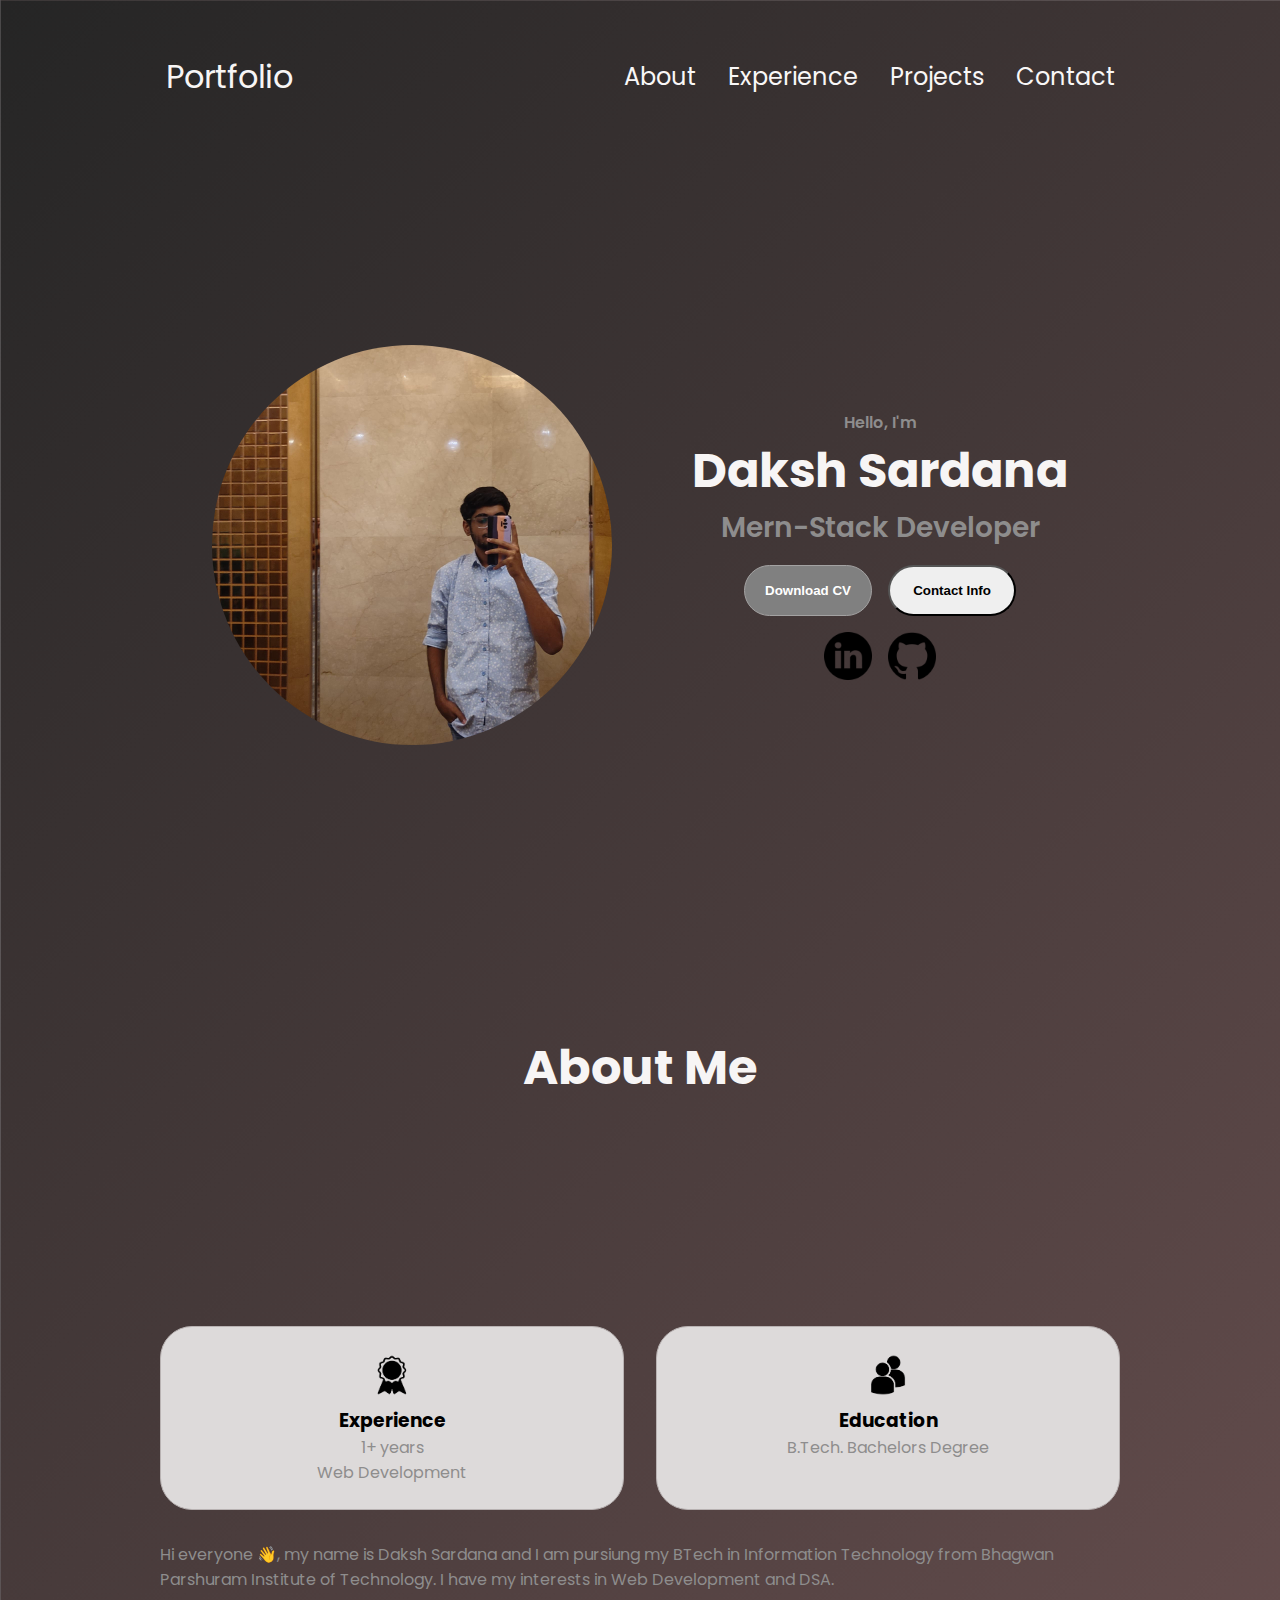
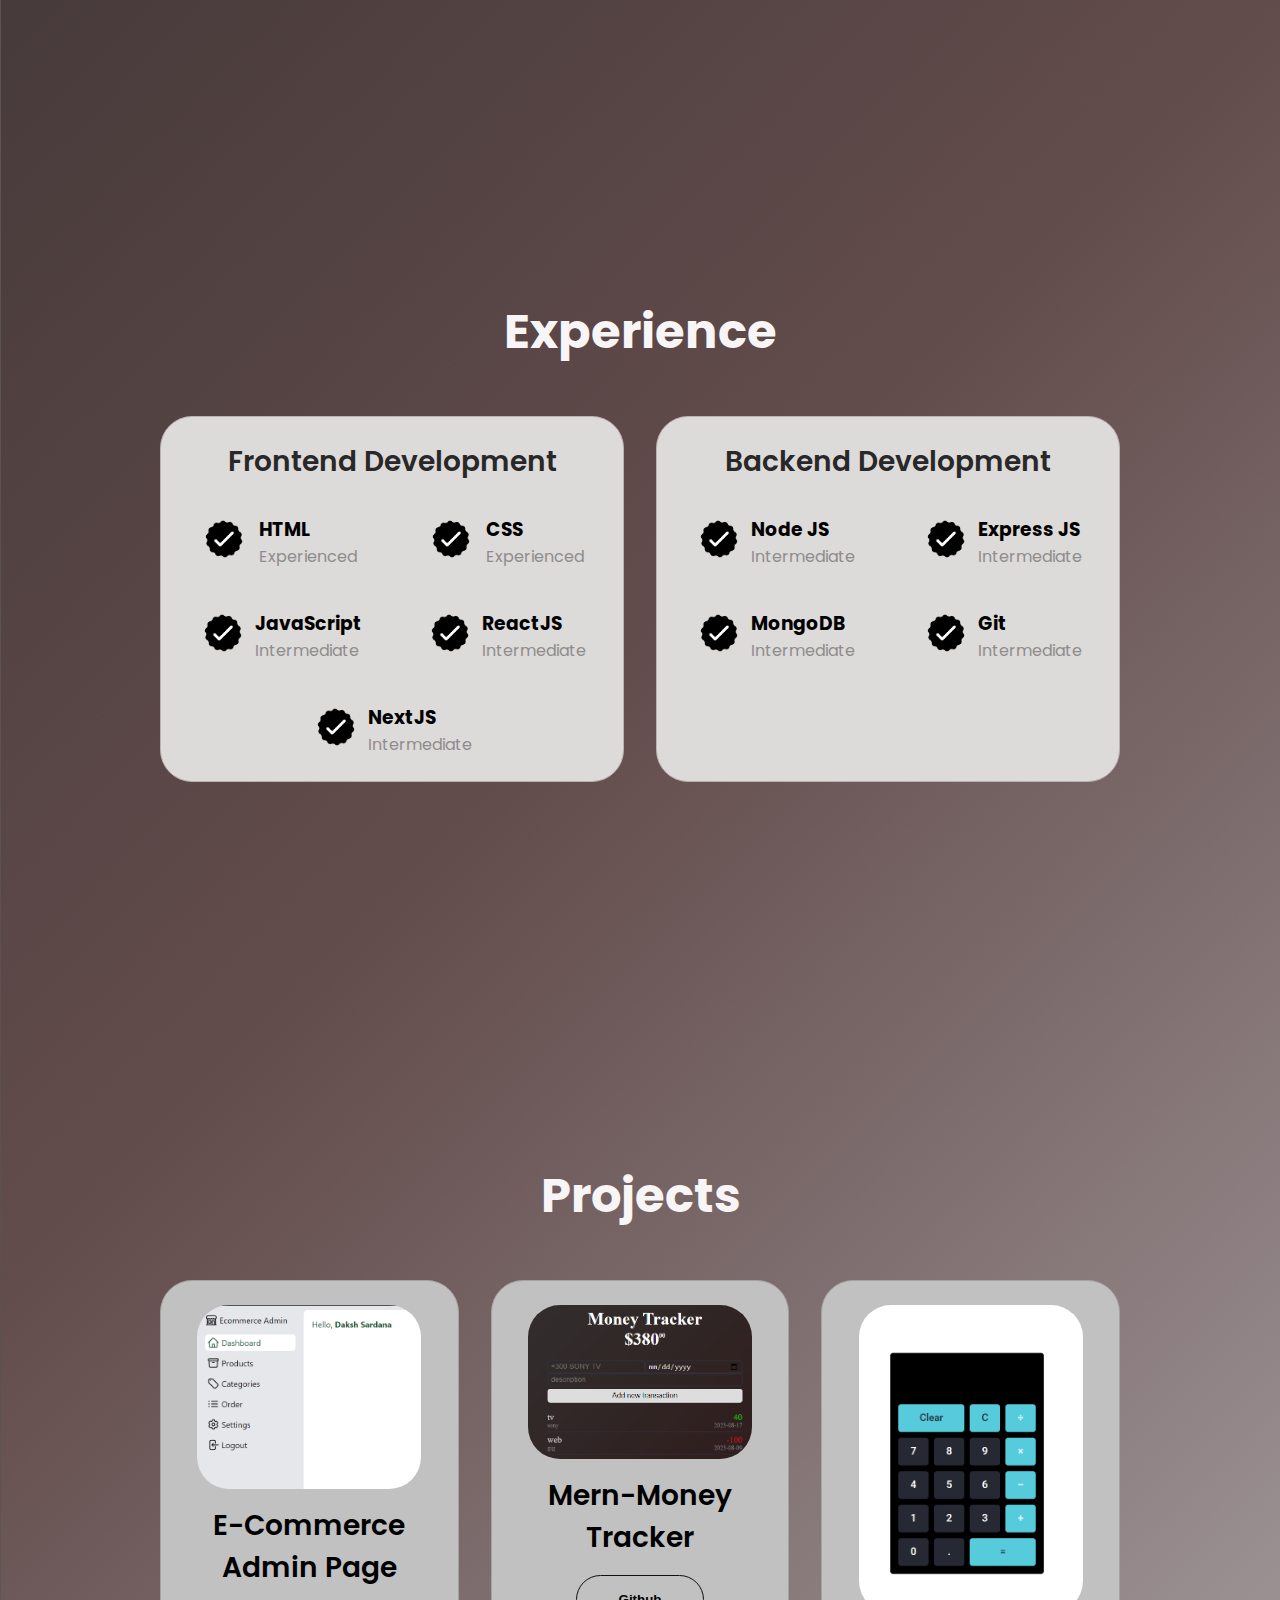
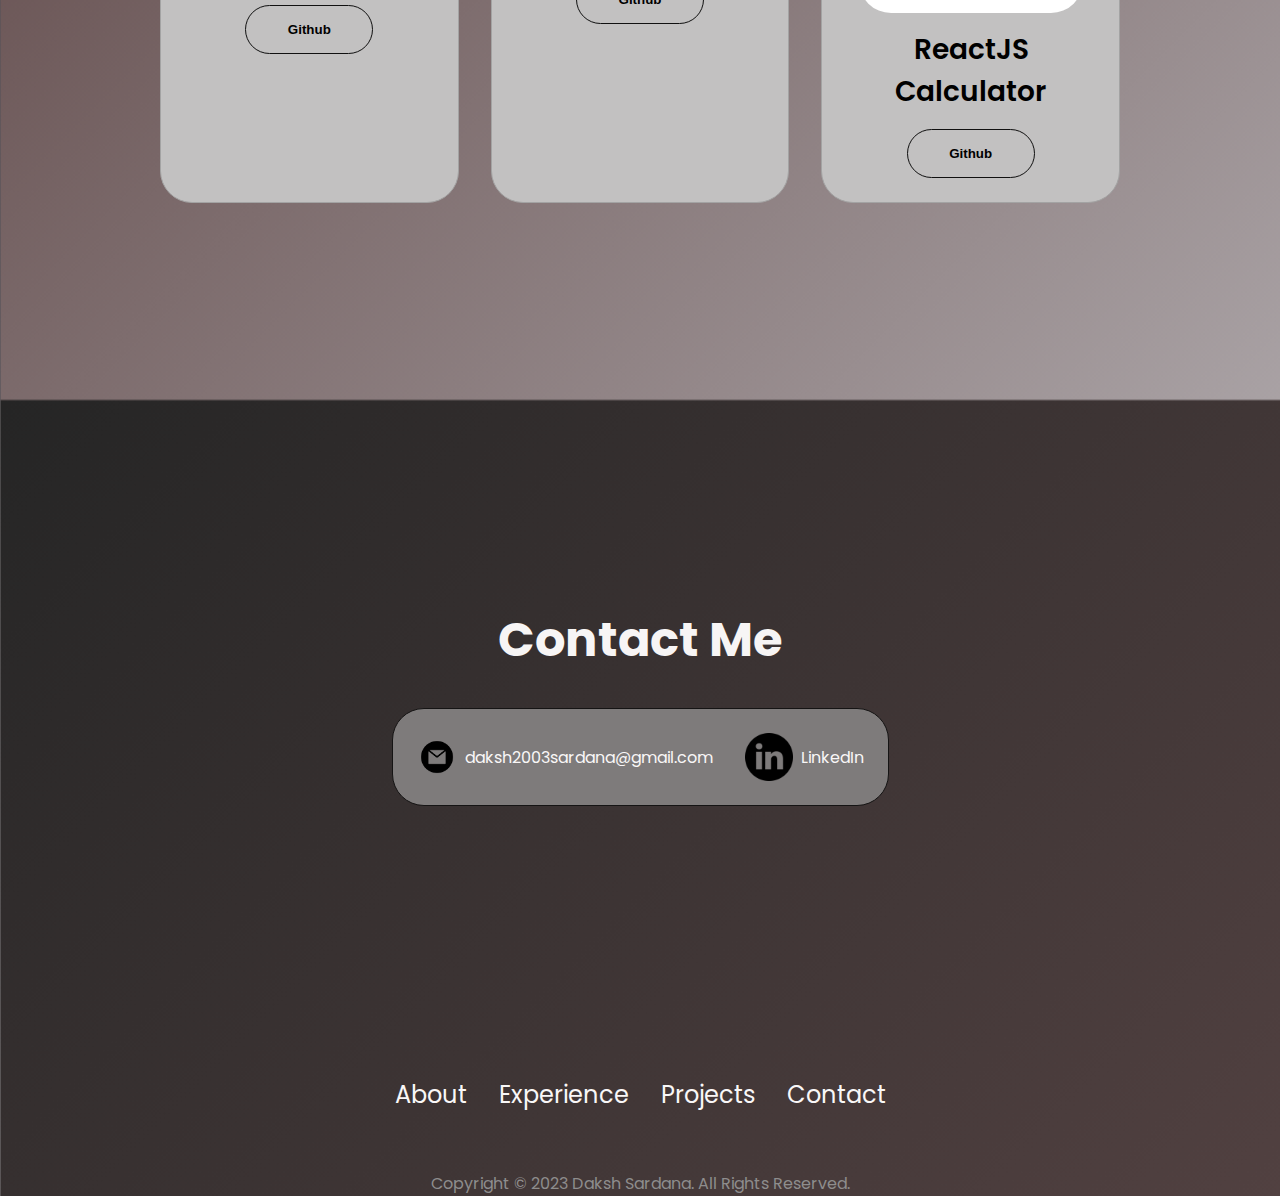
==== Portfolio(Task 2)/index.html @ 0bd201ee "Portfolio" ====
<!DOCTYPE html>
<html lang="en">
  <head>
    <meta charset="UTF-8" />
    <meta http-equiv="X-UA-Compatible" content="IE=edge" />
    <meta name="viewport" content="width=device-width, initial-scale=1.0" />
    <title>Portfolio</title>
    <link rel="stylesheet" href="style.css" />
    <link rel="stylesheet" href="mediaqueries.css" />
  </head>
  <body>
    <nav id="desktop-nav">
      <div class="logo">Portfolio</div>
      <div>
        <ul class="nav-links">
          <li><a href="#about">About</a></li>
          <li><a href="#experience">Experience</a></li>
          <li><a href="#projects">Projects</a></li>
          <li><a href="#contact">Contact</a></li>
        </ul>
      </div>
    </nav>
    <nav id="hamburger-nav">
      <div class="logo">Portfolio</div>
      <div class="hamburger-menu">
        <div class="hamburger-icon" onclick="toggleMenu()">
          <span></span>
          <span></span>
          <span></span>
        </div>
        <div class="menu-links">
          <li><a href="#about" onclick="toggleMenu()">About</a></li>
          <li><a href="#experience" onclick="toggleMenu()">Experience</a></li>
          <li><a href="#projects" onclick="toggleMenu()">Projects</a></li>
          <li><a href="#contact" onclick="toggleMenu()">Contact</a></li>
        </div>
      </div>
    </nav>
    <section id="profile">
      <div class="section__pic-container">
        <img src="./assets/pfp.jpg" alt="profile picture" />
      </div>
      <div class="section__text">
        <p class="section__text__p1">Hello, I'm</p>
        <h1 class="title">Daksh Sardana</h1>
        <p class="section__text__p2">Mern-Stack Developer</p>
        <div class="btn-container">
          <button
            class="btn btn-color-1" href=""
          >
            Download CV
          </button>
          <button class="btn btn-color-0" onclick="location.href='./#contact'">
            Contact Info
          </button>
        </div>
        <div id="socials-container">
          <img
            src="./assets/linkedin.png"
            alt="My LinkedIn profile"
            class="icon"
            onclick="location.href='https://www.linkedin.com/in/daksh-sardana-865583229/'"
          />
          <img
            src="./assets/github.png"
            alt="My Github profile"
            class="icon"
            onclick="location.href='https://github.com/dakshsardana'"
          />
        </div>
      </div>
    </section>
    <section id="about">
      <!-- <p class="section__text__p1">Get To Know More</p> -->
      <h1 class="title">About Me</h1>
      <div class="section-container">
        <!-- <div class="section__pic-container">
          <img
            src="./assets/about-pic.png"
            alt="Profile picture"
            class="about-pic"
          />
        </div> -->
        <div class="about-details-container">
          <div class="about-containers">
            <div class="details-container">
              <img
                src="./assets/experience.png"
                alt="Experience icon"
                class="icon"
              />
              <h3>Experience</h3>
              <p>1+ years <br />Web Development</p>
            </div>
            <div class="details-container">
              <img
                src="./assets/education.png"
                alt="Education icon"
                class="icon"
              />
              <h3>Education</h3>
              <p>B.Tech. Bachelors Degree</p>
            </div>
          </div>
          <div class="text-container">
            <p>
               Hi everyone 👋, my name is Daksh Sardana and I am pursiung my BTech in Information Technology from Bhagwan Parshuram
               Institute of Technology. I have my interests in Web Development and DSA.   
            </p> 
          </div>
        </div>
      </div>
    </section>
    <section id="experience">
      <!-- <p class="section__text__p1">Explore My</p> -->
      <h1 class="title">Experience</h1>
      <div class="experience-details-container">
        <div class="about-containers">
          <div class="details-container">
            <h2 class="experience-sub-title">Frontend Development</h2>
            <div class="article-container">
              <article>
                <img
                  src="./assets/checkmark.png"
                  alt="Experience icon"
                  class="icon"
                />
                <div>
                  <h3>HTML</h3>
                  <p>Experienced</p>
                </div>
              </article>
              <article>
                <img
                  src="./assets/checkmark.png"
                  alt="Experience icon"
                  class="icon"
                />
                <div>
                  <h3>CSS</h3>
                  <p>Experienced</p>
                </div>
              </article>
              <article>
                <img
                  src="./assets/checkmark.png"
                  alt="Experience icon"
                  class="icon"
                />
                <div>
                  <h3>JavaScript</h3>
                  <p>Intermediate</p>
                </div>
              </article>
              <article>
                <img
                  src="./assets/checkmark.png"
                  alt="Experience icon"
                  class="icon"
                />
                <div>
                  <h3>ReactJS</h3>
                  <p>Intermediate</p>
                </div>
              </article>
              <article>
                <img
                  src="./assets/checkmark.png"
                  alt="Experience icon"
                  class="icon"
                />
                <div>
                  <h3>NextJS</h3>
                  <p>Intermediate</p>
                </div>
              </article>
            </div>
          </div>
          <div class="details-container">
            <h2 class="experience-sub-title">Backend Development</h2>
            <div class="article-container">              
              <article>
                <img
                  src="./assets/checkmark.png"
                  alt="Experience icon"
                  class="icon"
                />
                <div>
                  <h3>Node JS</h3>
                  <p>Intermediate</p>
                </div>
              </article>
              <article>
                <img
                  src="./assets/checkmark.png"
                  alt="Experience icon"
                  class="icon"
                />
                <div>
                  <h3>Express JS</h3>
                  <p>Intermediate</p>
                </div>
              </article>
              <article>
                <img
                  src="./assets/checkmark.png"
                  alt="Experience icon"
                  class="icon"
                />
                <div>
                  <h3>MongoDB</h3>
                  <p>Intermediate</p>
                </div>
              </article>
              <article>
                <img
                  src="./assets/checkmark.png"
                  alt="Experience icon"
                  class="icon"
                />
                <div>
                  <h3>Git</h3>
                  <p>Intermediate</p>
                </div>
              </article>
            </div>
          </div>
        </div>
      </div>
    </section>
    <section id="projects">
      <!-- <p class="section__text__p1">Browse My Recent</p> -->
      <h1 class="title">Projects</h1>
      <div class="experience-details-container">
        <div class="about-containers">
          <div class="details-container color-container">
            <div class="article-container">
              <img
                src="./assets/eadmin.png"
                alt="Project 1"
                class="project-img"
              />
            </div>
            <h2 class="experience-sub-title project-title">E-Commerce Admin Page</h2>
            <div class="btn-container">
              <button
                class="btn btn-color-2 project-btn"
                onclick="location.href='https://github.com/'"
              >
                Github
              </button>
              <!-- <button
                class="btn btn-color-2 project-btn"
                onclick="location.href='https://github.com/'"
              >
                Live Demo
              </button> -->
            </div>
          </div>
          <div class="details-container color-container">
            <div class="article-container">
              <img
                src="./assets/moneytrack.png"
                alt="Project 2"
                class="project-img"
              />
            </div>
            <h2 class="experience-sub-title project-title">Mern-Money Tracker</h2>
            <div class="btn-container">
              <button
                class="btn btn-color-2 project-btn"
                onclick="location.href='https://github.com/dakshsardana/mern-money-tracker'"
              >
                Github
              </button>
              <!-- <button
                class="btn btn-color-2 project-btn"
                onclick="location.href='https://github.com/'"
              >
                Live Demo
              </button> -->
            </div>
          </div>
          <div class="details-container color-container">
            <div class="article-container">
              <img
                src="./assets/calci.png"
                alt="Project 3"
                class="project-img"
              />
            </div>
            <h2 class="experience-sub-title project-title">ReactJS Calculator</h2>
            <div class="btn-container">
              <button
                class="btn btn-color-2 project-btn"
                onclick="location.href='https://github.com/'"
              >
                Github
              <!-- </button>
              <button
                class="btn btn-color-2 project-btn"
                onclick="location.href='https://github.com/'"
              >
                Live Demo
              </button> -->
            </div>
          </div>
        </div>
      </div>
    </section>
    <section id="contact">
      <!-- <p class="section__text__p1">Get in Touch</p> -->
      <h1 class="title">Contact Me</h1>
      <div class="contact-info-upper-container">
        <div class="contact-info-container">
          <img
            src="./assets/email.png"
            alt="Email icon"
            class="icon contact-icon email-icon"
          />
          <div class="contact"><a href="mailto:examplemail@gmail.com">daksh2003sardana@gmail.com</a></div>
        </div>
        <div class="contact-info-container">
          <img
            src="./assets/linkedin.png"
            alt="LinkedIn icon"
            class="icon contact-icon"
          />
          <div class="contact"><a href="https://www.linkedin.com/in/daksh-sardana-865583229/">LinkedIn</a></div>
        </div>
      </div>
    </section>
    <footer>
      <nav>
        <div class="nav-links-container">
          <ul class="nav-links">
            <li><a href="#about">About</a></li>
            <li><a href="#experience">Experience</a></li>
            <li><a href="#projects">Projects</a></li>
            <li><a href="#contact">Contact</a></li>
          </ul>
        </div>
      </nav>
      <p>Copyright &#169; 2023 Daksh Sardana. All Rights Reserved.</p>
    </footer>
    <script src="script.js"></script>
  </body>
</html>
---- Portfolio(Task 2)/style.css ----
/* GENERAL */

@import url("https://fonts.googleapis.com/css2?family=Poppins:wght@300;400;500;600&display=swap");

* {
  margin: 0;
  padding: 0;
}
h3{
  color: black;
}

body {
  font-family: "Poppins", sans-serif;
  background: linear-gradient(-45deg, rgb(35, 53, 66), rgb(202, 202, 206), rgb(99, 76, 76), rgb(37, 37, 37));
	background-size: 400% 400%;
	animation: gradient 15s ease infinite;
	height: 100vh;  color: #f7f5f5;}

html {
  scroll-behavior: smooth;
}

p {
  color: rgb(142, 141, 141);
}

/* TRANSITION */

a,
.btn {
  transition: all 300ms ease;
}

/* DESKTOP NAV */

nav,
.nav-links {
  display: flex;
}

nav {
  justify-content: space-around;
  align-items: center;
  height: 17vh;
}

.nav-links {
  gap: 2rem;
  list-style: none;
  font-size: 1.5rem;
}

a {
  color: rgb(249, 247, 247);
  text-decoration: none;
  text-decoration-color: rgb(8, 0, 0);
}

.contact a:hover {
  color: rgb(199, 198, 198);
  text-decoration: underline;
  text-underline-offset: 1rem;
  text-decoration-color: rgb(49, 49, 49);
}
a:hover {
  color: rgb(199, 198, 198);
  text-decoration: underline;
  text-underline-offset: 1rem;
  text-decoration-color: rgb(49, 49, 49);
}

.logo {
  font-size: 2rem;
}

.logo:hover {
  cursor: default;
}

/* HAMBURGER MENU */

#hamburger-nav {
  display: none;
}

.hamburger-menu {
  position: relative;
  display: inline-block;
}

.hamburger-icon {
  display: flex;
  flex-direction: column;
  justify-content: space-between;
  height: 24px;
  width: 30px;
  cursor: pointer;
}

.hamburger-icon span {
  width: 100%;
  height: 2px;
  background-color: rgb(245, 244, 244);
  transition: all 0.3 ease-in-out;
}

.menu-links {
  position: absolute;
  top: 100%;
  right: 0;
  background-color: rgb(30, 5, 5);
  width: fit-content;
  max-height: 0;
  overflow: hidden;
  transition: all 0.3 ease-in-out;
}

.menu-links a {
  display: block;
  padding: 10px;
  text-align: center;
  font-size: 1.5rem;
  color: rgb(243, 240, 240);
  text-decoration: none;
  transition: all 0.3 ease-in-out;
}

.menu-links li {
  list-style: none;
}

.menu-links.open {
  max-height: 300px;
}

.hamburger-icon.open span:first-child {
  transform: rotate(45deg) translate(10px, 5px);
}

.hamburger-icon.open span:nth-child(2) {
  opacity: 0;
}

.hamburger-icon.open span:last-child {
  transform: rotate(-45deg) translate(10px, -5px);
}

.hamburger-icon span:first-child {
  transform: none;
}

.hamburger-icon span:first-child {
  opacity: 1;
}

.hamburger-icon span:first-child {
  transform: none;
}

/* SECTIONS */

section {
  padding-top: 4vh;
  height: 96vh;
  margin: 0 10rem;
  box-sizing: border-box;
  min-height: fit-content;
}

.section-container {
  display: flex;
}

/* PROFILE SECTION */

#profile {
  display: flex;
  justify-content: center;
  gap: 5rem;
  height: 80vh;
}

.section__pic-container {
  display: flex;
  height: 400px;
  width: 400px;
  margin: auto 0;
}
.section__pic-container img{
  border-radius: 200px;


}
.section__text {
  align-self: center;
  text-align: center;
}

.section__text p {
  font-weight: 600;
}

.section__text__p1 {
  text-align: center;
}

.section__text__p2 {
  font-size: 1.75rem;
  margin-bottom: 1rem;
}

.title {
  font-size: 3rem;
  text-align: center;
}

#socials-container {
  display: flex;
  justify-content: center;
  margin-top: 1rem;
  gap: 1rem;
}

/* ICONS */

.icon {
  cursor: pointer;
  height: 3rem;
}

/* BUTTONS */

.btn-container {
  display: flex;
  justify-content: center;
  gap: 1rem;
}

.btn {
  font-weight: 600;
  transition: all 300ms ease;
  padding: 1rem;
  width: 8rem;
  border-radius: 2rem;
}

.btn-color-1,
.btn-color-2 {
  border: rgb(163, 162, 162) 0.1rem solid;
}

.btn-color-1:hover,
.btn-color-2:hover {
  cursor: pointer;
}

.btn-color-1,
.btn-color-2:hover {
  background: rgb(128, 128, 128);
  color: white;
}

.btn-color-1:hover {
  background: rgb(63, 63, 63);
}

.btn-color-2 {
  background: none;
}

.btn-color-2:hover {
  border: rgb(255, 255, 255) 0.1rem solid;
}

.btn-container {
  gap: 1rem;
}

/* ABOUT SECTION */

#about {
  position: relative;
}

.about-containers {
  gap: 2rem;
  margin-bottom: 2rem;
  padding-top: 3rem;
}

.about-details-container {
  
  justify-content: center;
  flex-direction: column;
}

.about-containers,
.about-details-container {
  display: flex;
}

.about-pic {
  border-radius: 2rem;
}


.details-container {
  padding: 1.5rem;
  flex: 1;
  background: rgb(221, 218, 218);
  border-radius: 2rem;
  border: rgb(195, 193, 193) 0.1rem solid;
  border-color: rgb(184, 178, 178);
  text-align: center;
}

.section-container {
  gap: 1rem;
  height: 80%;
}


/* EXPERIENCE SECTION */

#experience {
  position: relative;
}

.experience-sub-title {
  color: rgb(41, 40, 40);
  font-weight: 600;
  font-size: 1.75rem;
  margin-bottom: 2rem;
}

.experience-details-container {
  display: flex;
  justify-content: center;
  flex-direction: column;
}

.article-container {
  display: flex;
  text-align: initial;
  flex-wrap: wrap;
  flex-direction: row;
  gap: 2.5rem;
  justify-content: space-around;
}

article {
  display: flex;
  width: 10rem;
  justify-content: space-around;
  gap: 0.5rem;
}

article .icon {
  cursor: default;
}

/* PROJECTS SECTION */

#projects {
  position: relative;
}

.color-container {
  border-color: rgb(163, 163, 163);
  background: rgb(194, 193, 193);
}

.project-img {
  border-radius: 2rem;
  width: 90%;
  height: 90%;
}

.project-title {
  margin: 1rem;
  color: black;
}

.project-btn {
  color: black;
  border-color: rgb(16, 16, 16);
}

/* CONTACT */

#contact {
  display: flex;
  justify-content: center;
  flex-direction: column;
  height: 70vh;
}

.contact-info-upper-container {
  display: flex;
  justify-content: center;
  border-radius: 2rem;
  border: rgb(21, 20, 20) 0.1rem solid;
  color: rgb(35, 22, 22);
  background: (250, 250, 250);
  margin: 2rem auto;
  padding: 0.5rem;
  background-color: #7e7b7b;
}

.contact-info-container {
  display: flex;
  align-items: center;
  justify-content: center;
  gap: 0.5rem;
  margin: 1rem;
}

.contact-info-container p {
  font-size: larger;
}

.contact-icon {
  cursor: default;
}

.email-icon {
  height: 2.5rem;
}

FOOTER SECTION

footer {
  height: 26vh;
  margin:0 1rem;
}

footer p {
  text-align: center;
  margin-bottom: 1rem;
}
---- Portfolio(Task 2)/mediaqueries.css ----
@media screen and (max-width: 1400px) {
  #profile {
    height: 83vh;
    margin-bottom: 6rem;
  }
  .about-containers {
    flex-wrap: wrap;
  }
}

@media screen and (max-width: 1200px) {
  #desktop-nav {
    display: none;
  }
  #hamburger-nav {
    display: flex;
  }
  #experience,
  .experience-details-container {
    margin-top: 2rem;
  }
  #profile,
  .section-container {
    display: block;
  }
  .arrow {
    display: none;
  }
  section,
  .section-container {
    height: fit-content;
  }
  section {
    margin: 0 5%;
  }
  .section__pic-container {
    width: 275px;
    height: 275px;
    margin: 0 auto 2rem;
  }
  .about-containers {
    margin-top: 0;
  }
}

@media screen and (max-width: 600px) {
  #contact,
  footer {
    height: 40vh;
  }
  #profile {
    height: 83vh;
    margin-bottom: 0;
  }
  article {
    font-size: 1rem;
  }
  footer nav {
    height: fit-content;
    margin-bottom: 2rem;
  }
  .about-containers,
  .contact-info-upper-container,
  .btn-container {
    flex-wrap: wrap;
  }
  .contact-info-container {
    margin: 0;
  }
  .contact-info-container p,
  .nav-links li a {
    font-size: 1rem;
  }
  .experience-sub-title {
    font-size: 1.25rem;
  }
  .logo {
    font-size: 1.5rem;
  }
  .nav-links {
    flex-direction: column;
    gap: 0.5rem;
    text-align: center;
  }
  .section__pic-container {
    width: auto;
    height: 46vw;
    justify-content: center;
  }
  .section__text__p2 {
    font-size: 1.25rem;
  }
  .title {
    font-size: 2rem;
  }
  .text-container {
    text-align: justify;
  }
}
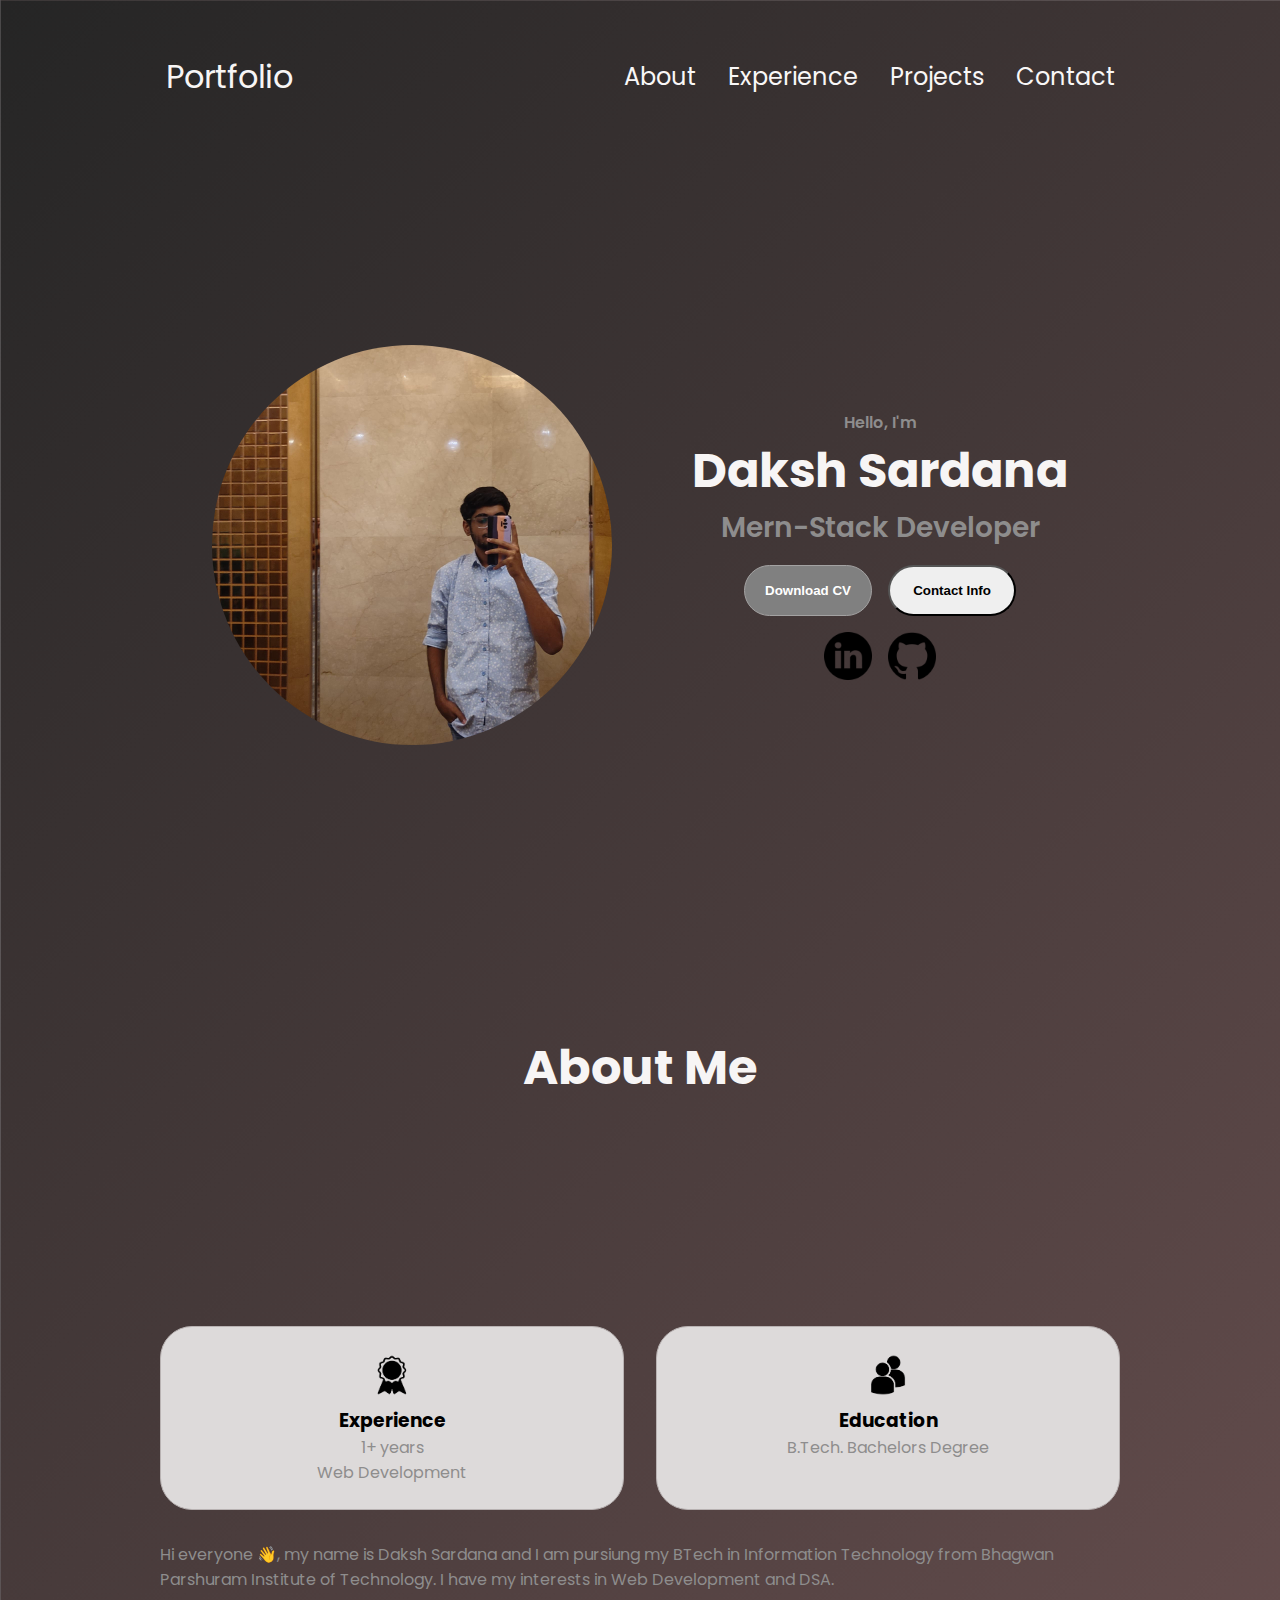
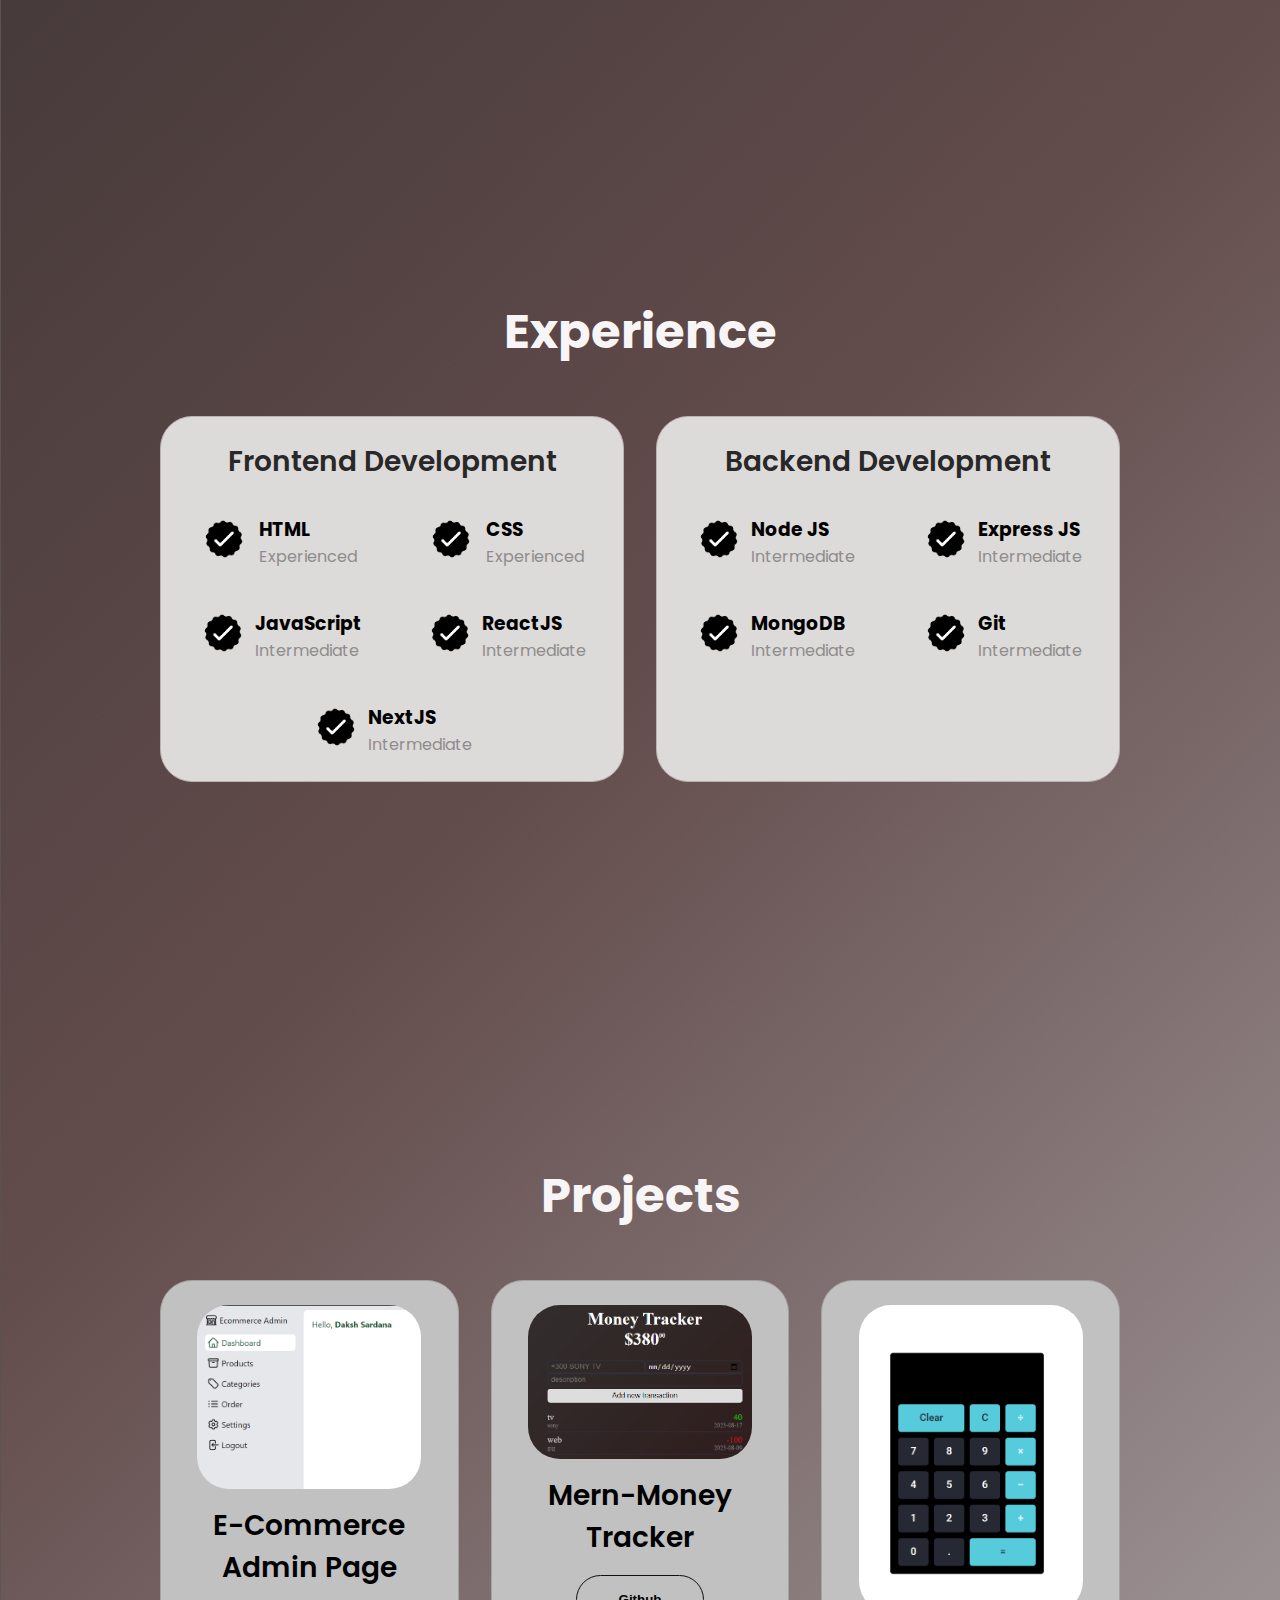
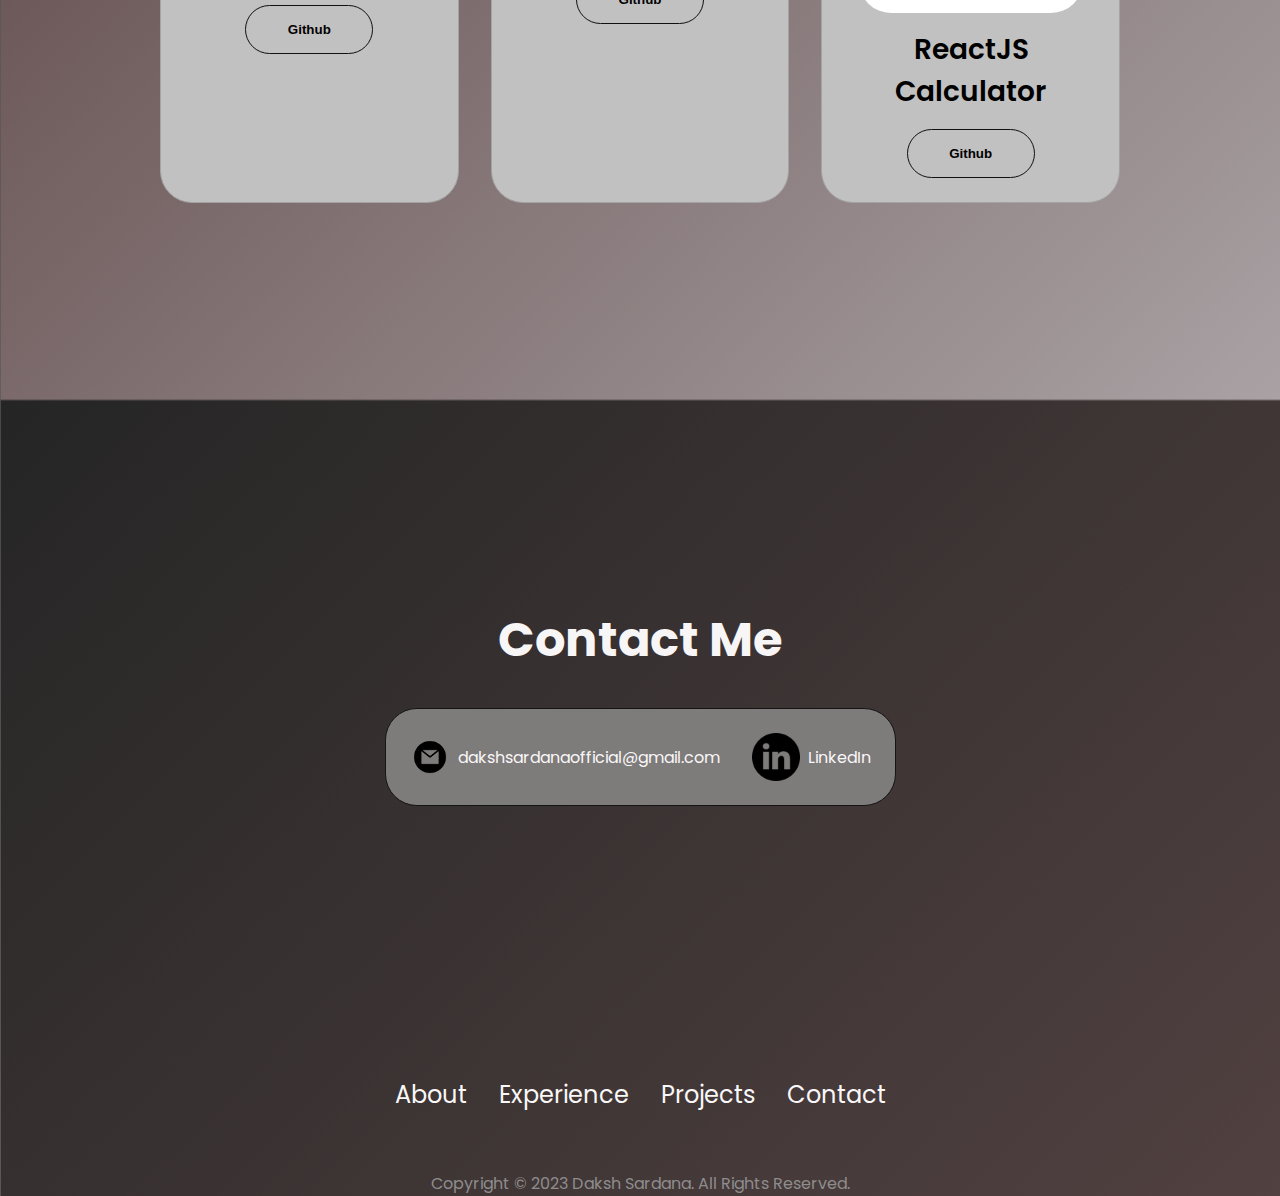
==== commit 7e1f64f9: "Portfolio" ====
--- a/Portfolio(Task 2)/index.html
+++ b/Portfolio(Task 2)/index.html
@@ -6,7 +6,6 @@
     <meta name="viewport" content="width=device-width, initial-scale=1.0" />
     <title>Portfolio</title>
     <link rel="stylesheet" href="style.css" />
-    <link rel="stylesheet" href="mediaqueries.css" />
   </head>
   <body>
     <nav id="desktop-nav">
@@ -318,7 +317,7 @@
             alt="Email icon"
             class="icon contact-icon email-icon"
           />
-          <div class="contact"><a href="mailto:examplemail@gmail.com">daksh2003sardana@gmail.com</a></div>
+          <div class="contact"><a href="mailto:examplemail@gmail.com">dakshsardanaofficial@gmail.com</a></div>
         </div>
         <div class="contact-info-container">
           <img
--- a/Portfolio(Task 2)/style.css
+++ b/Portfolio(Task 2)/style.css
@@ -439,3 +439,102 @@
   text-align: center;
   margin-bottom: 1rem;
 }
+@media screen and (max-width: 1400px) {
+  #profile {
+    height: 83vh;
+    margin-bottom: 6rem;
+  }
+  .about-containers {
+    flex-wrap: wrap;
+  }
+}
+
+@media screen and (max-width: 1200px) {
+  #desktop-nav {
+    display: none;
+  }
+  #hamburger-nav {
+    display: flex;
+  }
+  #experience,
+  .experience-details-container {
+    margin-top: 2rem;
+  }
+  #profile,
+  .section-container {
+    display: block;
+  }
+  .arrow {
+    display: none;
+  }
+  section,
+  .section-container {
+    height: fit-content;
+  }
+  section {
+    margin: 0 5%;
+  }
+  .section__pic-container {
+    width: 275px;
+    height: 275px;
+    margin: 0 auto 2rem;
+  }
+  .about-containers {
+    margin-top: 0;
+  }
+}
+
+@media screen and (max-width: 600px) {
+  #contact,
+  footer {
+    height: 40vh;
+  }
+  #profile {
+    height: 83vh;
+    margin-bottom: 0;
+  }
+  article {
+    font-size: 1rem;
+  }
+  footer nav {
+    height: fit-content;
+    margin-bottom: 2rem;
+  }
+  .about-containers,
+  .contact-info-upper-container,
+  .btn-container {
+    flex-wrap: wrap;
+  }
+  .contact-info-container {
+    margin: 0;
+  }
+  .contact-info-container p,
+  .nav-links li a {
+    font-size: 1rem;
+  }
+  .experience-sub-title {
+    font-size: 1.25rem;
+  }
+  .logo {
+    font-size: 1.5rem;
+  }
+  .nav-links {
+    flex-direction: column;
+    gap: 0.5rem;
+    text-align: center;
+  }
+  .section__pic-container {
+    width: auto;
+    height: 46vw;
+    justify-content: center;
+  }
+  .section__text__p2 {
+    font-size: 1.25rem;
+  }
+  .title {
+    font-size: 2rem;
+  }
+  .text-container {
+    text-align: justify;
+  }
+}
